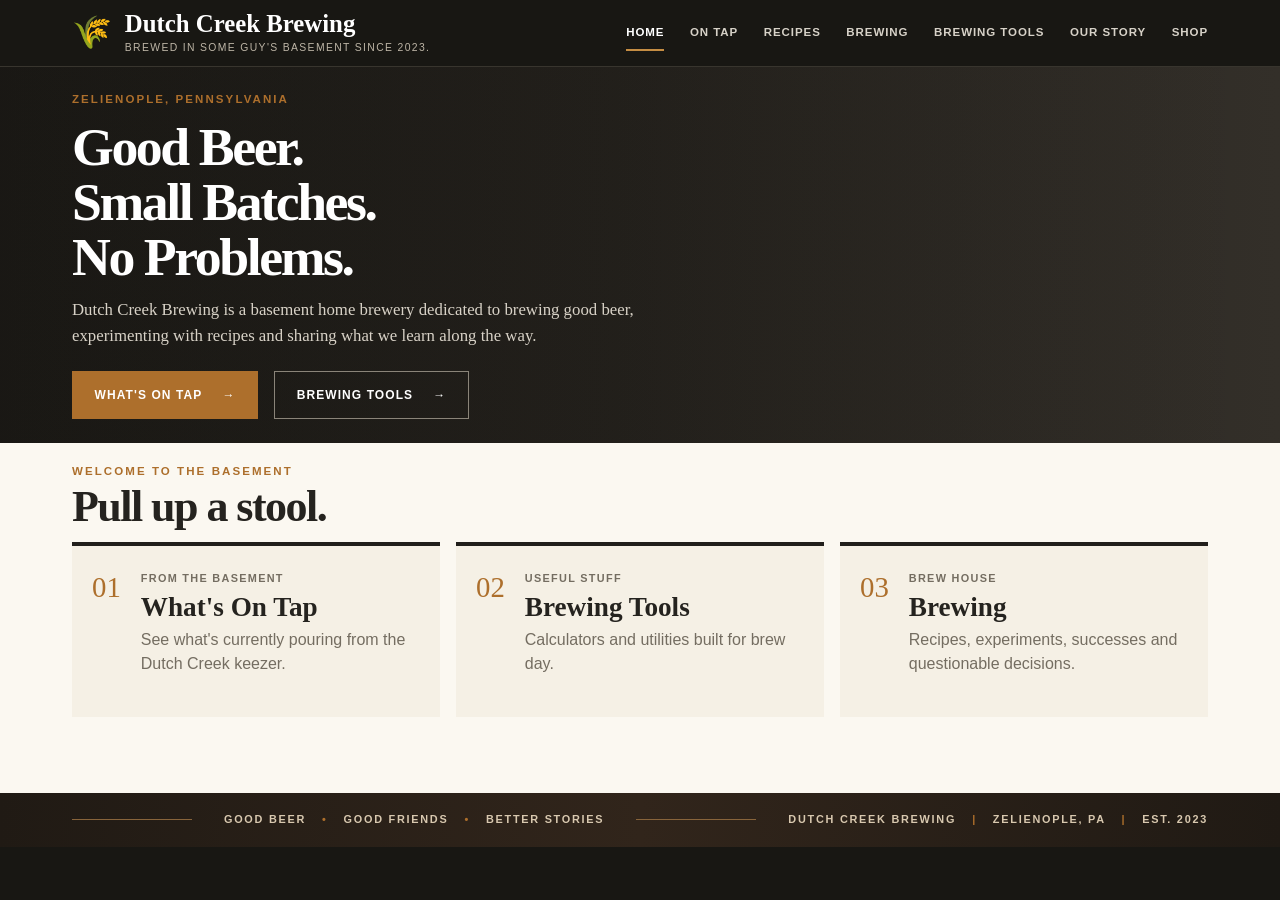
==== index.html @ 2717c569 "Build V2 homepage and dynamic content layout" ====
<!DOCTYPE html>
<html lang="en">

<head>
    <meta charset="UTF-8">

    <meta name="viewport"
          content="width=device-width, initial-scale=1.0">

    <meta name="description"
          content="Dutch Creek Brewing — good beer, small batches, no problems.">

    <title>Dutch Creek Brewing</title>

    <link rel="stylesheet" href="css/dutchcreek.css">
</head>


<body>

<!-- =========================================================
     SITE HEADER
     ========================================================= -->

<header class="site-header">

    <div class="header-inner">

        <a class="brand"
           href="#"
           data-panel="home">

            <div class="brand-mark">
                🌾
            </div>

            <div class="brand-copy">

                <span class="brand-name">
                    Dutch Creek Brewing
                </span>

                <span class="brand-tagline">
                    Brewed in some guy's basement since 2023.
                </span>

            </div>

        </a>


        <button class="nav-toggle"
                type="button"
                aria-label="Open navigation"
                aria-expanded="false">
            ☰
        </button>


        <nav class="site-nav"
             aria-label="Main navigation">

            <a href="#"
               class="nav-link active"
               data-panel="home">
                Home
            </a>

            <a href="#"
               class="nav-link"
               data-panel="on-tap">
                On Tap
            </a>

            <a href="#"
               class="nav-link"
               data-panel="recipes">
                Recipes
            </a>

            <a href="#"
               class="nav-link"
               data-panel="brewing">
                Brewing
            </a>

            <a href="#"
               class="nav-link"
               data-panel="brewing-tools">
                Brewing Tools
            </a>

            <a href="#"
               class="nav-link"
               data-panel="our-story">
                Our Story
            </a>

            <a href="#"
               class="nav-link"
               data-panel="shop">
                Shop
            </a>

        </nav>

    </div>

</header>



<main>


<!-- =========================================================
     PERSISTENT HERO
     ========================================================= -->

<section class="hero">

    <div class="hero-overlay"></div>

    <div class="hero-inner">

        <div class="hero-copy">

            <p class="eyebrow">
                Zelienople, Pennsylvania
            </p>

            <h1>
                Good Beer.<br>
                Small Batches.<br>
                No Problems.
            </h1>

            <p class="hero-description">
                Dutch Creek Brewing is a basement home brewery
                dedicated to brewing good beer, experimenting
                with recipes and sharing what we learn along
                the way.
            </p>


            <div class="hero-actions">

                <button class="button button-primary"
                        type="button"
                        data-panel="on-tap">
                    What's On Tap
                    <span aria-hidden="true">→</span>
                </button>

                <button class="button button-secondary"
                        type="button"
                        data-panel="brewing-tools">
                    Brewing Tools
                    <span aria-hidden="true">→</span>
                </button>

            </div>

        </div>

    </div>

</section>



<!-- =========================================================
     DYNAMIC CONTENT AREA
     ========================================================= -->

<section class="content-area"
         id="content-area">


    <!-- HOME PANEL -->

    <div class="content-panel active"
         id="panel-home">

        <div class="content-heading">

            <div>
                <p class="eyebrow">
                    Welcome to the basement
                </p>

                <h2>
                    Pull up a stool.
                </h2>
            </div>

        </div>


        <div class="home-grid">

            <button class="feature-card"
                    type="button"
                    data-panel="on-tap">

                <span class="feature-number">
                    01
                </span>

                <div>
                    <span class="feature-label">
                        From the Basement
                    </span>

                    <h3>
                        What's On Tap
                    </h3>

                    <p>
                        See what's currently pouring
                        from the Dutch Creek keezer.
                    </p>
                </div>

            </button>


            <button class="feature-card"
                    type="button"
                    data-panel="brewing-tools">

                <span class="feature-number">
                    02
                </span>

                <div>
                    <span class="feature-label">
                        Useful Stuff
                    </span>

                    <h3>
                        Brewing Tools
                    </h3>

                    <p>
                        Calculators and utilities
                        built for brew day.
                    </p>
                </div>

            </button>


            <button class="feature-card"
                    type="button"
                    data-panel="brewing">

                <span class="feature-number">
                    03
                </span>

                <div>
                    <span class="feature-label">
                        Brew House
                    </span>

                    <h3>
                        Brewing
                    </h3>

                    <p>
                        Recipes, experiments,
                        successes and questionable decisions.
                    </p>
                </div>

            </button>

        </div>

    </div>



    <!-- ON TAP PANEL -->

    <div class="content-panel"
         id="panel-on-tap">

        <div class="content-heading">

            <div>

                <p class="eyebrow">
                    From the Basement
                </p>

                <h2>
                    Currently On Tap
                </h2>

            </div>

        </div>


        <div class="beer-grid">


            <!-- TAP 01 -->

            <article class="beer-card">

                <div class="beer-number">
                    01
                </div>

                <div class="beer-card-body">

                    <p class="beer-style">
                        New England IPA
                    </p>

                    <h3>
                        Fuzz Lightyear
                    </h3>

                    <p class="beer-description">
                        A hazy, fruit-forward NEIPA brewed
                        with Citra, Mosaic and Galaxy hops
                        and finished with peach.
                    </p>

                </div>

                <div class="beer-meta">

                    <span>
                        NEIPA
                    </span>

                    <span>
                        ABV Coming Soon
                    </span>

                </div>

            </article>



            <!-- TAP 02 -->

            <article class="beer-card">

                <div class="beer-number">
                    02
                </div>

                <div class="beer-card-body">

                    <p class="beer-style">
                        Brown Ale
                    </p>

                    <h3>
                        Something Brown
                    </h3>

                    <p class="beer-description">
                        Malt-forward brown ale brewed
                        with Maris Otter, Munich,
                        Vienna and rich caramel malt
                        character.
                    </p>

                </div>

                <div class="beer-meta">

                    <span>
                        Brown Ale
                    </span>

                    <span>
                        Fermenting
                    </span>

                </div>

            </article>



            <!-- TAP 03 -->

            <article class="beer-card">

                <div class="beer-number">
                    03
                </div>

                <div class="beer-card-body">

                    <p class="beer-style">
                        Hard Cider
                    </p>

                    <h3>
                        Fall Cider
                    </h3>

                    <p class="beer-description">
                        Crisp hard apple cider with
                        a restrained touch of cinnamon
                        and fall spice.
                    </p>

                </div>

                <div class="beer-meta">

                    <span>
                        Hard Cider
                    </span>

                    <span>
                        ABV 6.83%
                    </span>

                </div>

            </article>

        </div>

    </div>



    <!-- BREWING TOOLS PANEL -->

    <div class="content-panel"
         id="panel-brewing-tools">

        <div class="content-heading">

            <div>

                <p class="eyebrow">
                    Useful Stuff
                </p>

                <h2>
                    Brewing Tools
                </h2>

                <p class="section-description">
                    Simple brewing tools without
                    accounts, subscriptions or endless scrolling.
                </p>

            </div>

        </div>


        <div class="tool-grid">


            <a class="tool-card"
               href="tools/abv.html">

                <span class="tool-status">
                    Available Now
                </span>

                <h3>
                    ABV Calculator
                </h3>

                <p>
                    Calculate alcohol by volume using
                    original and final gravity.
                </p>

                <span class="card-action">
                    Open Calculator →
                </span>

            </a>


            <article class="tool-card coming-soon">

                <span class="tool-status">
                    Coming Soon
                </span>

                <h3>
                    Hydrometer Correction
                </h3>

                <p>
                    Correct hydrometer readings
                    based on sample temperature.
                </p>

            </article>


            <article class="tool-card coming-soon">

                <span class="tool-status">
                    Coming Soon
                </span>

                <h3>
                    Priming Sugar
                </h3>

                <p>
                    Calculate the right amount
                    of priming sugar for your
                    desired carbonation.
                </p>

            </article>

        </div>

    </div>



    <!-- PLACEHOLDER PANELS -->

    <div class="content-panel"
         id="panel-recipes">

        <p class="eyebrow">
            From the Recipe Book
        </p>

        <h2>
            Recipes
        </h2>

        <p class="placeholder-copy">
            The Dutch Creek recipe library is coming soon.
        </p>

    </div>


    <div class="content-panel"
         id="panel-brewing">

        <p class="eyebrow">
            From the Brew House
        </p>

        <h2>
            Brewing
        </h2>

        <p class="placeholder-copy">
            Recipes, techniques, experiments and lessons
            learned will live here.
        </p>

    </div>


    <div class="content-panel"
         id="panel-our-story">

        <p class="eyebrow">
            Est. 2023
        </p>

        <h2>
            Our Story
        </h2>

        <p class="placeholder-copy">
            Every great brewery starts somewhere.
            Ours happens to be in a basement.
        </p>

    </div>


    <div class="content-panel"
         id="panel-shop">

        <p class="eyebrow">
            Questionable Merchandise
        </p>

        <h2>
            Shop
        </h2>

        <p class="placeholder-copy">
            Nobody asked for Dutch Creek merchandise.
            We're probably making it anyway.
        </p>

    </div>


</section>

</main>



<!-- =========================================================
     PERSISTENT FOOTER
     ========================================================= -->

<footer class="site-footer">

    <div class="footer-rule"></div>

    <p class="footer-motto">
        Good Beer
        <span>•</span>
        Good Friends
        <span>•</span>
        Better Stories
    </p>

    <div class="footer-rule"></div>


    <p class="footer-location">
        Dutch Creek Brewing
        <span>|</span>
        Zelienople, PA
        <span>|</span>
        Est. 2023
    </p>

</footer>


<script src="js/site.js"></script>

</body>
</html>
---- css/dutchcreek.css ----
/* =========================================================
   DUTCH CREEK BREWING — V2
   ========================================================= */


/* ---------------------------------------------------------
   Design Tokens
   --------------------------------------------------------- */

:root {
    --black: #181713;
    --charcoal: #211f1b;
    --charcoal-light: #302d27;

    --cream: #f5f0e5;
    --paper: #fbf8f1;
    --card: #eee7d9;

    --copper: #ad6f2c;
    --gold: #c58d43;

    --text: #25231f;
    --muted: #746d61;

    --border: #d8cebc;

    --max-width: 1200px;
}


/* ---------------------------------------------------------
   Reset / Base
   --------------------------------------------------------- */

* {
    box-sizing: border-box;
}

html {
    scroll-behavior: smooth;
}

body {
    margin: 0;
    min-height: 100vh;

    background: var(--black);

    color: var(--text);

    font-family:
        "Segoe UI",
        Arial,
        Helvetica,
        sans-serif;

    line-height: 1.55;
}

button,
input {
    font: inherit;
}

button {
    cursor: pointer;
}

a {
    color: inherit;
}

h1,
h2,
h3 {
    margin-top: 0;

    font-family:
        Georgia,
        "Times New Roman",
        serif;

    line-height: 1.02;
}

h1 {
    margin-bottom: 1rem;

    font-size: clamp(3rem, 4.5vw, 4.75rem);

    letter-spacing: -.045em;
}

h2 {
    margin-bottom: .75rem;

    font-size: clamp(2.5rem, 4vw, 4rem);

    letter-spacing: -.035em;
}

h3 {
    margin-bottom: .65rem;

    font-size: 1.7rem;
}

.eyebrow {
    margin: 0 0 .7rem;

    color: var(--copper);

    font-size: .72rem;

    font-weight: 700;

    letter-spacing: .18em;

    text-transform: uppercase;
}


/* =========================================================
   Header
   ========================================================= */

.site-header {
    background: var(--black);

    color: white;

    border-bottom: 1px solid #38352e;
}

.header-inner {
    max-width: var(--max-width);

    min-height: 70px;

    margin: 0 auto;

    padding: 0 2rem;

    display: flex;

    align-items: center;

    justify-content: space-between;

    gap: 2rem;
}

.brand {
    display: flex;

    align-items: center;

    gap: .8rem;

    color: white;

    text-decoration: none;
}

.brand-mark {
    color: var(--gold);

    font-size: 2rem;
}

.brand-copy {
    display: flex;

    flex-direction: column;
}

.brand-name {
    font-family:
        Georgia,
        "Times New Roman",
        serif;

    font-size: 1.55rem;

    font-weight: 700;

    line-height: 1.1;
}

.brand-tagline {
    margin-top: .2rem;

    color: #bdb5a6;

    font-size: .65rem;

    letter-spacing: .13em;

    text-transform: uppercase;
}


/* ---------------------------------------------------------
   Navigation
   --------------------------------------------------------- */

.site-nav {
    display: flex;

    align-items: center;

    gap: 1.6rem;
}

.site-nav a {
    position: relative;

    padding: 1.5rem 0;

    color: #d7d2c8;

    font-size: .72rem;

    font-weight: 700;

    letter-spacing: .08em;

    text-decoration: none;

    text-transform: uppercase;
}

.site-nav a::after {
    content: "";

    position: absolute;

    right: 0;
    bottom: .9rem;
    left: 0;

    height: 2px;

    background: var(--gold);

    transform: scaleX(0);

    transition: transform .2s ease;
}

.site-nav a:hover,
.site-nav a.active {
    color: white;
}

.site-nav a.active::after {
    transform: scaleX(1);
}

.nav-toggle {
    display: none;

    padding: .4rem;

    border: 0;

    background: none;

    color: white;

    font-size: 1.6rem;
}


/* =========================================================
   Hero
   ========================================================= */

.hero {
    position: relative;

    min-height: 390px;

    overflow: hidden;

    background:
        linear-gradient(
            90deg,
            #1d1b17 0%,
            #25221d 48%,
            #332f29 100%
        );

    color: white;
}

.hero-overlay {
    position: absolute;

    inset: 0;

    pointer-events: none;

    background:
        linear-gradient(
            90deg,
            rgba(15, 14, 12, .25),
            rgba(15, 14, 12, 0)
        );
}

.hero-inner {
    position: relative;

    z-index: 1;

    max-width: var(--max-width);

    min-height: 390px;

    margin: 0 auto;

    padding: 2rem;

    display: flex;

    align-items: center;
}

.hero-copy {
    max-width: 650px;
}

.hero-description {
    max-width: 610px;

    margin: 0;

    color: #d8d2c7;

    font-family:
        Georgia,
        "Times New Roman",
        serif;

    font-size: 1.05rem;
}

.hero-actions {
    display: flex;

    flex-wrap: wrap;

    gap: 1rem;

    margin-top: 1.75rem;
}


/* =========================================================
   Buttons
   ========================================================= */

.button {
    min-height: 48px;

    padding: .8rem 1.35rem;

    border: 1px solid transparent;

    display: inline-flex;

    align-items: center;

    gap: 1.25rem;

    font-size: .75rem;

    font-weight: 800;

    letter-spacing: .09em;

    text-transform: uppercase;
}

.button-primary {
    background: var(--copper);

    color: white;
}

.button-primary:hover {
    background: #bd7c34;
}

.button-secondary {
    border-color: #8a8479;

    background: transparent;

    color: white;
}

.button-secondary:hover {
    border-color: white;
}


/* =========================================================
   Dynamic Content Area
   ========================================================= */

.content-area {
    background: var(--paper);
}

.content-panel {
    display: none;

    max-width: var(--max-width);

    min-height: 290px;

    margin: 0 auto;

    padding: 1.75rem 2rem 2rem;
}

.content-panel.active {
    display: block;

    animation: panelFade .2s ease;
}

@keyframes panelFade {
    from {
        opacity: 0;
        transform: translateY(4px);
    }

    to {
        opacity: 1;
        transform: translateY(0);
    }
}

.content-heading {
    margin-bottom: 1rem;

    display: flex;

    align-items: flex-end;

    justify-content: space-between;

    gap: 2rem;
}

.content-heading h2 {
    margin-bottom: 0;
}

.section-description {
    max-width: 650px;

    color: var(--muted);
}


/* =========================================================
   Home Panel
   ========================================================= */

.home-grid {
    display: grid;

    grid-template-columns:
        repeat(3, minmax(0, 1fr));

    gap: 1rem;
}

.feature-card {
    min-height: 150px;

    padding: 1.15rem 1.25rem;

    border: 0;

    border-top: 4px solid var(--charcoal);

    background: var(--cream);

    color: var(--text);

    text-align: left;

    display: flex;

    gap: 1.25rem;

    transition:
        transform .15s ease,
        background .15s ease;
}

.feature-card:hover {
    background: #eee6d7;

    transform: translateY(-2px);
}

.feature-number {
    color: var(--copper);

    font-family:
        Georgia,
        "Times New Roman",
        serif;

    font-size: 1.8rem;
}

.feature-label {
    color: var(--muted);

    font-size: .68rem;

    font-weight: 800;

    letter-spacing: .12em;

    text-transform: uppercase;
}

.feature-card h3 {
    margin-top: .4rem;
}

.feature-card p {
    margin-bottom: 0;

    color: var(--muted);
}


/* =========================================================
   On Tap
   ========================================================= */

.beer-grid {
    display: grid;

    grid-template-columns:
        repeat(3, minmax(0, 1fr));

    gap: 1rem;
}

.beer-card {
    min-height: 205px;

    padding: 1.4rem 1.5rem 1.2rem;

    border-top: 4px solid var(--charcoal);

    background: var(--card);

    display: grid;

    grid-template-columns: 58px 1fr;

    grid-template-rows: 1fr auto;

    column-gap: 1rem;
}

.beer-number {
    color: var(--copper);

    font-family:
        Georgia,
        "Times New Roman",
        serif;

    font-size: 2.25rem;

    line-height: 1;
}

.beer-card-body {
    align-self: start;
}

.beer-style {
    margin: 0 0 .35rem;

    color: var(--muted);

    font-size: .68rem;

    font-weight: 800;

    letter-spacing: .12em;

    text-transform: uppercase;
}

.beer-card h3 {
    margin-bottom: .55rem;
}

.beer-description {
    margin: 0;

    color: #5f594f;

    font-family:
        Georgia,
        "Times New Roman",
        serif;
}

.beer-meta {
    grid-column: 1 / -1;

    margin-top: 1rem;

    padding-top: .85rem;

    border-top: 1px solid var(--border);

    display: flex;

    justify-content: space-between;

    gap: 1rem;

    font-size: .65rem;

    font-weight: 800;

    letter-spacing: .1em;

    text-transform: uppercase;
}


/* =========================================================
   Brewing Tools
   ========================================================= */

.tool-grid {
    display: grid;

    grid-template-columns:
        repeat(3, minmax(0, 1fr));

    gap: 1rem;
}

.tool-card {
    min-height: 175px;
    height: 175px;

    padding: 1.1rem 1.25rem;

    border: 0;

    border-top: 4px solid var(--charcoal);

    background: var(--cream);

    color: var(--text);

    text-decoration: none;

    display: flex;

    flex-direction: column;

    overflow: hidden;

    transition:
        transform .15s ease,
        background .15s ease;
}

a.tool-card:hover {
    background: #eee6d7;

    transform: translateY(-2px);
}

.tool-status {
    margin: 0 0 .55rem;

    color: var(--copper);

    font-size: .62rem;

    font-weight: 800;

    line-height: 1.2;

    letter-spacing: .12em;

    text-transform: uppercase;
}

.tool-card h3 {
    margin: 0 0 .45rem;

    font-size: 1.5rem;

    line-height: 1.05;
}

.tool-card p {
    margin: 0;

    color: var(--muted);

    font-size: .9rem;

    line-height: 1.4;
}

.card-action {
    margin-top: auto;

    padding-top: .5rem;

    color: var(--copper);

    font-size: .72rem;

    font-weight: 800;

    letter-spacing: .04em;
}

.coming-soon {
    opacity: .78;
}


/* =========================================================
   Placeholder Panels
   ========================================================= */

.placeholder-copy {
    max-width: 650px;

    color: var(--muted);

    font-family:
        Georgia,
        "Times New Roman",
        serif;

    font-size: 1.15rem;
}


/* =========================================================
   Footer
   ========================================================= */

.site-footer {
    min-height: 60px;

    padding: .85rem 2rem;

    background:
        linear-gradient(
            90deg,
            #201a14,
            #31251b,
            #201a14
        );

    color: #d8c8af;

    display: flex;

    align-items: center;

    justify-content: center;

    gap: 2rem;
}

.footer-rule {
    width: 120px;

    height: 1px;

    background: #88643b;
}

.footer-motto,
.footer-location {
    margin: 0;

    font-size: .68rem;

    font-weight: 700;

    letter-spacing: .16em;

    text-transform: uppercase;
}

.footer-motto {
    white-space: nowrap;
}

.footer-motto span,
.footer-location span {
    margin: 0 .7rem;

    color: var(--copper);
}


/* =========================================================
   Desktop Height Optimization
   Designed for desktop browser windows such as 1920x1080.
   ========================================================= */

@media (min-width: 1001px) and (max-height: 950px) {

    /* Header */

    .header-inner {
        min-height: 64px;
    }


    /* Hero */

    .hero,
    .hero-inner {
        min-height: 355px;
    }

    .hero-inner {
        padding-top: 1.5rem;
        padding-bottom: 1.5rem;
    }

    h1 {
        font-size: clamp(3rem, 4.2vw, 4.4rem);

        margin-bottom: .8rem;
    }

    .hero-actions {
        margin-top: 1.35rem;
    }


    /* Dynamic Content Area */

    .content-panel {
        height: 350px;
        min-height: 350px;

        padding-top: 1.25rem;
        padding-bottom: 1.25rem;

        overflow: hidden;
    }

    .content-heading {
        margin-bottom: .75rem;
    }

    .content-heading .eyebrow {
        margin-bottom: .3rem;
    }

    .content-heading h2 {
        font-size: 2.75rem;
    }


    /* Home */

    .feature-card {
        min-height: 175px;

        padding: 1.15rem 1.25rem;
    }

    .feature-card h3 {
        margin-top: .25rem;

        margin-bottom: .4rem;
    }

    .feature-card p {
        margin-top: .4rem;
    }


    /* On Tap */

    .beer-card {
        min-height: 185px;
        height: 185px;

        padding: 1.1rem 1.25rem .9rem;

        grid-template-columns: 48px 1fr;

        column-gap: .8rem;
    }

    .beer-number {
        font-size: 1.9rem;
    }

    .beer-style {
        margin-bottom: .2rem;

        font-size: .62rem;
    }

    .beer-card h3 {
        margin-bottom: .35rem;

        font-size: 1.45rem;
    }

    .beer-description {
        font-size: .9rem;

        line-height: 1.35;
    }

    .beer-meta {
        margin-top: .55rem;

        padding-top: .5rem;

        font-size: .58rem;
    }


    /* Brewing Tools */

    .tool-grid {
        gap: 1rem;
    }

    .tool-card {
        min-height: 175px;
        height: 175px;

        padding: 1.1rem 1.25rem;
    }

    .tool-status {
        margin: 0 0 .55rem;

        font-size: .62rem;
    }

    .tool-card h3 {
        margin: 0 0 .45rem;

        font-size: 1.5rem;

        line-height: 1.05;
    }

    .tool-card p {
        margin: 0;

        font-size: .9rem;

        line-height: 1.4;
    }

    .card-action {
        margin-top: auto;

        padding-top: .5rem;

        font-size: .72rem;
    }


    /* Footer */

    .site-footer {
        min-height: 54px;

        padding-top: .65rem;
        padding-bottom: .65rem;
    }
}


/* =========================================================
   Tablet / Smaller Desktop
   ========================================================= */

@media (max-width: 1000px) {

    .site-nav {
        gap: 1rem;
    }

    .site-nav a {
        font-size: .65rem;
    }

    .footer-location {
        display: none;
    }
}


/* =========================================================
   Tablet / Mobile Navigation
   ========================================================= */

@media (max-width: 850px) {

    .header-inner {
        flex-wrap: wrap;

        padding-top: .9rem;
        padding-bottom: .9rem;
    }

    .nav-toggle {
        display: block;
    }

    .site-nav {
        display: none;

        width: 100%;

        flex-direction: column;

        align-items: flex-start;

        gap: 0;
    }

    .site-nav.open {
        display: flex;
    }

    .site-nav a {
        width: 100%;

        padding: .7rem 0;
    }

    .site-nav a::after {
        display: none;
    }

    .home-grid,
    .beer-grid,
    .tool-grid {
        grid-template-columns: 1fr;
    }

    .hero {
        min-height: auto;
    }

    .hero-inner {
        min-height: 450px;
    }

    .site-footer {
        flex-wrap: wrap;
    }
}


/* =========================================================
   Phone
   ========================================================= */

@media (max-width: 600px) {

    .header-inner,
    .hero-inner,
    .content-panel {
        padding-left: 1.25rem;

        padding-right: 1.25rem;
    }

    .brand-tagline {
        display: none;
    }

    .brand-name {
        font-size: 1.3rem;
    }

    h1 {
        font-size: clamp(3rem, 14vw, 4.3rem);
    }

    .hero-inner {
        min-height: 460px;

        padding-top: 3rem;
        padding-bottom: 3rem;
    }

    .content-panel {
        height: auto;
        min-height: auto;

        padding-top: 2.5rem;
        padding-bottom: 2.5rem;

        overflow: visible;
    }

    .feature-card,
    .beer-card,
    .tool-card {
        height: auto;
        min-height: 0;
    }

    .beer-card {
        grid-template-columns: 50px 1fr;
    }

    .footer-rule {
        display: none;
    }

    .footer-motto {
        white-space: normal;

        text-align: center;

        line-height: 2;
    }
}
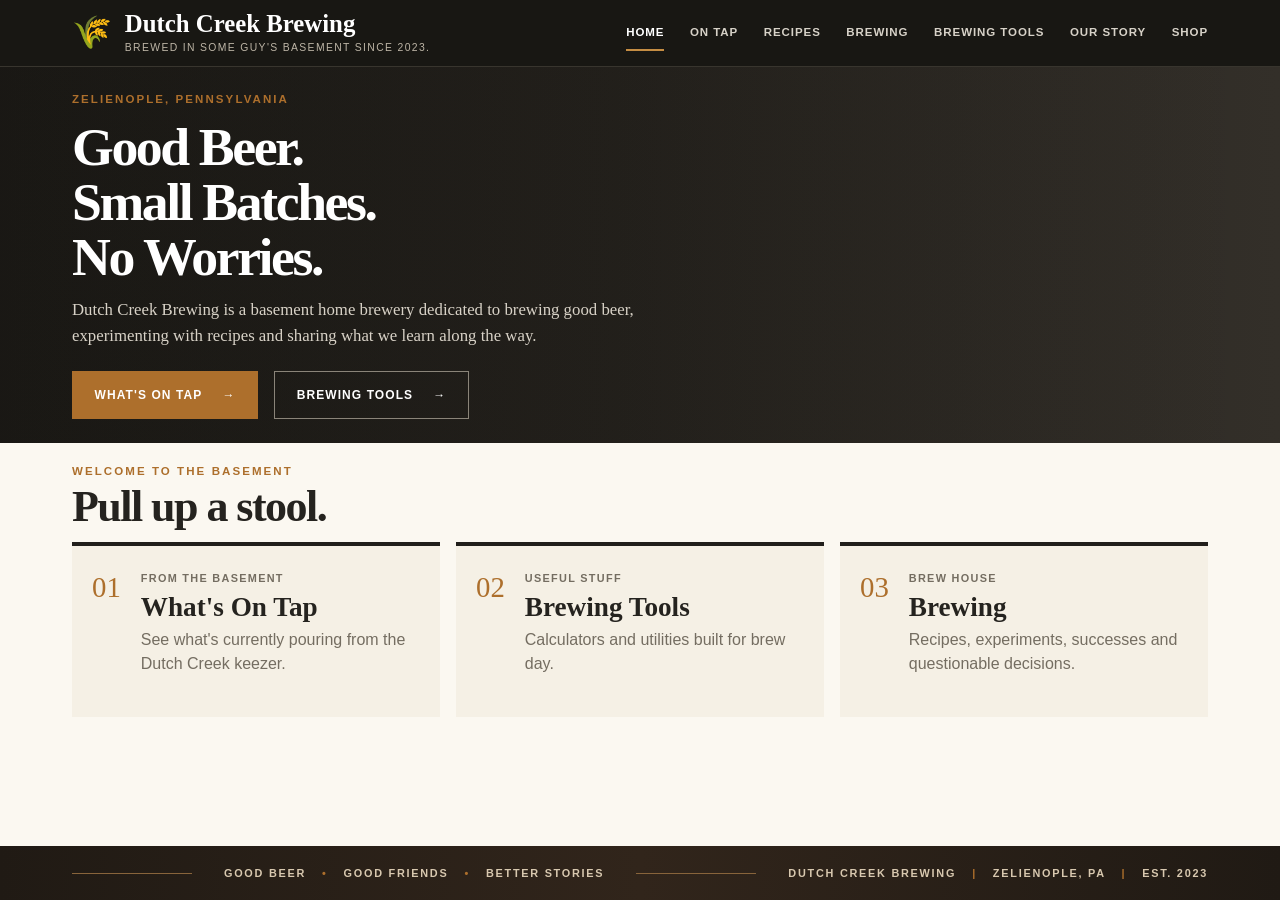
==== commit f6ad8328: "Dutch Creek Brewing V2 Changes" ====
--- a/index.html
+++ b/index.html
@@ -8,7 +8,7 @@
           content="width=device-width, initial-scale=1.0">
 
     <meta name="description"
-          content="Dutch Creek Brewing — good beer, small batches, no problems.">
+          content="Dutch Creek Brewing — good beer, small batches, no worries.">
 
     <title>Dutch Creek Brewing</title>
 
@@ -132,7 +132,7 @@
             <h1>
                 Good Beer.<br>
                 Small Batches.<br>
-                No Problems.
+                No Worries.
             </h1>
 
             <p class="hero-description">
@@ -455,10 +455,13 @@
                     Brewing Tools
                 </h2>
 
+            <!--
                 <p class="section-description">
                     Simple brewing tools without
                     accounts, subscriptions or endless scrolling.
                 </p>
+            -->
+
 
             </div>
 
@@ -491,10 +494,11 @@
             </a>
 
 
-            <article class="tool-card coming-soon">
+            <a class="tool-card"
+               href="tools/hydrometer.html">
 
                 <span class="tool-status">
-                    Coming Soon
+                    Available Now
                 </span>
 
                 <h3>
@@ -502,17 +506,22 @@
                 </h3>
 
                 <p>
-                    Correct hydrometer readings
-                    based on sample temperature.
+                    Correct hydrometer readings based
+                    on sample temperature.
                 </p>
 
-            </article>
-
-
-            <article class="tool-card coming-soon">
+                <span class="card-action">
+                    Open Calculator →
+                </span>
+
+            </a>
+
+
+            <a class="tool-card"
+                href="tools/priming.html">
 
                 <span class="tool-status">
-                    Coming Soon
+                    Available Now
                 </span>
 
                 <h3>
@@ -525,7 +534,11 @@
                     desired carbonation.
                 </p>
 
-            </article>
+                <span class="card-action">
+                    Open Calculator →
+                </span>
+
+            </a>
 
         </div>
 
@@ -649,4 +662,4 @@
 <script src="js/site.js"></script>
 
 </body>
-</html>+</html>
--- a/css/dutchcreek.css
+++ b/css/dutchcreek.css
@@ -55,6 +55,15 @@
         sans-serif;
 
     line-height: 1.55;
+
+    display: flex;
+    flex-direction: column;
+}
+
+main {
+    flex: 1 0 auto;
+    display: flex;
+    flex-direction: column;
 }
 
 button,
@@ -412,6 +421,10 @@
 
 .content-area {
     background: var(--paper);
+
+    flex: 1 0 auto;
+    display: flex;
+    flex-direction: column;
 }
 
 .content-panel {
@@ -428,6 +441,9 @@
 
 .content-panel.active {
     display: block;
+
+    width: 100%;
+    flex: 1 0 auto;
 
     animation: panelFade .2s ease;
 }
@@ -769,6 +785,7 @@
 
 .site-footer {
     min-height: 60px;
+    flex-shrink: 0;
 
     padding: .85rem 2rem;
 
@@ -864,7 +881,6 @@
     /* Dynamic Content Area */
 
     .content-panel {
-        height: 350px;
         min-height: 350px;
 
         padding-top: 1.25rem;
@@ -1152,4 +1168,797 @@
 
         line-height: 2;
     }
+}
+
+/* =========================================================
+   ABV CALCULATOR
+   ========================================================= */
+
+.calculator-page {
+    background: var(--paper);
+
+    flex: 1 0 auto;
+}
+
+.calculator-shell {
+    max-width: var(--max-width);
+
+    margin: 0 auto;
+
+    padding: 2rem 2rem 3rem;
+}
+
+.calculator-back {
+    display: inline-block;
+
+    margin-bottom: 1.5rem;
+
+    color: var(--copper);
+
+    font-size: .72rem;
+
+    font-weight: 800;
+
+    letter-spacing: .08em;
+
+    text-decoration: none;
+
+    text-transform: uppercase;
+}
+
+.calculator-back:hover {
+    text-decoration: underline;
+}
+
+.calculator-heading {
+    max-width: 700px;
+
+    margin-bottom: 2rem;
+}
+
+.calculator-heading h1 {
+    margin-bottom: .75rem;
+
+    color: var(--text);
+}
+
+.calculator-heading > p:last-child {
+    margin: 0;
+
+    color: var(--muted);
+
+    font-family:
+        Georgia,
+        "Times New Roman",
+        serif;
+
+    font-size: 1.05rem;
+}
+
+
+/* ---------------------------------------------------------
+   Calculator Layout
+   --------------------------------------------------------- */
+
+.calculator-layout {
+    display: grid;
+
+    grid-template-columns:
+        minmax(0, 1.25fr)
+        minmax(300px, .75fr);
+
+    gap: 1rem;
+}
+
+
+/* ---------------------------------------------------------
+   Input Card
+   --------------------------------------------------------- */
+
+.calculator-card {
+    padding: 1.5rem;
+
+    border-top: 4px solid var(--charcoal);
+
+    background: var(--cream);
+}
+
+.calculator-card-heading {
+    margin-bottom: 1.5rem;
+
+    display: flex;
+
+    gap: 1.25rem;
+}
+
+.calculator-step {
+    color: var(--copper);
+
+    font-family:
+        Georgia,
+        "Times New Roman",
+        serif;
+
+    font-size: 2rem;
+
+    line-height: 1;
+}
+
+.calculator-label {
+    margin: 0 0 .3rem;
+
+    color: var(--copper);
+
+    font-size: .65rem;
+
+    font-weight: 800;
+
+    letter-spacing: .13em;
+
+    text-transform: uppercase;
+}
+
+.calculator-card-heading h2 {
+    margin: 0;
+
+    font-size: 2rem;
+}
+
+
+/* ---------------------------------------------------------
+   Fields
+   --------------------------------------------------------- */
+
+.calculator-field {
+    margin-bottom: 1.25rem;
+}
+
+.calculator-field label {
+    margin-bottom: .4rem;
+
+    display: flex;
+    justify-content: space-between;
+
+    color: var(--text);
+
+    font-size: .8rem;
+    font-weight: 800;
+
+    letter-spacing: .04em;
+    text-transform: uppercase;
+}
+
+.calculator-field label span {
+    color: var(--copper);
+}
+
+
+/* Input and Select Controls */
+
+.calculator-field input,
+.calculator-field select {
+    width: 100%;
+    height: 50px;
+
+    padding: 0 14px;
+
+    box-sizing: border-box;
+
+    border: 1px solid var(--border);
+    border-radius: 0;
+
+    background: var(--cream);
+    color: var(--ink);
+
+    font-family: inherit;
+    font-size: 1rem;
+}
+
+
+/* Select-specific styling */
+
+.calculator-field select {
+    cursor: pointer;
+}
+
+
+/* Focus state */
+
+.calculator-field input:focus,
+.calculator-field select:focus {
+    outline: 2px solid var(--amber);
+    outline-offset: -2px;
+}
+
+
+/* Field help text */
+
+.calculator-field small {
+    display: block;
+
+    margin-top: .35rem;
+
+    color: var(--muted);
+
+    font-size: .75rem;
+}
+
+
+/* ---------------------------------------------------------
+   Error
+   --------------------------------------------------------- */
+
+.calculator-error {
+    min-height: 1.4rem;
+
+    margin-bottom: .75rem;
+
+    color: #8a2f25;
+
+    font-size: .8rem;
+
+    font-weight: 700;
+}
+
+
+/* ---------------------------------------------------------
+   Calculator Buttons
+   --------------------------------------------------------- */
+
+.calculator-actions {
+    display: flex;
+
+    flex-wrap: wrap;
+
+    gap: .75rem;
+}
+
+.calculator-reset {
+    border-color: var(--border);
+
+    background: transparent;
+
+    color: var(--text);
+}
+
+.calculator-reset:hover {
+    border-color: var(--charcoal);
+}
+
+
+/* ---------------------------------------------------------
+   Results
+   --------------------------------------------------------- */
+
+.calculator-result-card {
+    padding: 1.5rem;
+
+    border-top: 4px solid var(--copper);
+
+    background: var(--charcoal);
+
+    color: white;
+
+    display: flex;
+
+    flex-direction: column;
+}
+
+.abv-result {
+    margin: 1.5rem 0;
+
+    display: flex;
+
+    align-items: baseline;
+
+    gap: .6rem;
+}
+
+#abv-result {
+    font-family:
+        Georgia,
+        "Times New Roman",
+        serif;
+
+    font-size: clamp(4rem, 7vw, 6rem);
+
+    line-height: .85;
+
+    letter-spacing: -.05em;
+}
+
+.result-unit {
+    color: var(--gold);
+
+    font-size: .85rem;
+
+    font-weight: 800;
+
+    letter-spacing: .1em;
+
+    text-transform: uppercase;
+}
+
+.result-divider {
+    height: 1px;
+
+    margin: .5rem 0 1rem;
+
+    background: #4a463e;
+}
+
+.secondary-result {
+    display: flex;
+
+    justify-content: space-between;
+
+    gap: 1rem;
+}
+
+.secondary-result-label {
+    color: #bdb5a6;
+
+    font-size: .75rem;
+
+    font-weight: 700;
+
+    letter-spacing: .06em;
+
+    text-transform: uppercase;
+}
+
+.secondary-result strong {
+    color: white;
+}
+
+.result-note {
+    margin: auto 0 0;
+
+    padding-top: 2rem;
+
+    color: #bdb5a6;
+
+    font-family:
+        Georgia,
+        "Times New Roman",
+        serif;
+
+    font-size: .85rem;
+}
+
+
+/* ---------------------------------------------------------
+   Formula Information
+   --------------------------------------------------------- */
+
+.calculator-info {
+    margin-top: 2rem;
+
+    padding-top: 2rem;
+
+    border-top: 1px solid var(--border);
+
+    display: grid;
+
+    grid-template-columns:
+        minmax(250px, .7fr)
+        minmax(0, 1.3fr);
+
+    gap: 2rem;
+}
+
+.calculator-info h2 {
+    margin-bottom: 0;
+
+    font-size: 2rem;
+}
+
+.formula-card {
+    padding: 1.25rem 1.5rem;
+
+    background: var(--cream);
+
+    border-left: 4px solid var(--copper);
+}
+
+.formula {
+    display: block;
+
+    margin-bottom: .5rem;
+
+    font-family:
+        Georgia,
+        "Times New Roman",
+        serif;
+
+    font-size: 1.35rem;
+
+    font-weight: 700;
+}
+
+.formula-card p {
+    margin: 0;
+
+    color: var(--muted);
+}
+
+/* ---------------------------------------------------------
+   Calculator Responsive
+   --------------------------------------------------------- */
+
+@media (max-width: 850px) {
+
+    .calculator-layout {
+        grid-template-columns: 1fr;
+    }
+
+    .calculator-info {
+        grid-template-columns: 1fr;
+    }
+
+}
+
+@media (max-width: 600px) {
+
+    .calculator-shell {
+        padding:
+            1.5rem
+            1.25rem
+            2.5rem;
+    }
+
+    .calculator-heading h1 {
+        font-size: 3rem;
+    }
+
+    .calculator-card,
+    .calculator-result-card {
+        padding: 1.25rem;
+    }
+
+    .calculator-actions {
+        flex-direction: column;
+    }
+
+    .calculator-actions .button {
+        width: 100%;
+
+        justify-content: center;
+    }
+
+}
+
+/* =========================================================
+   ABV CALCULATOR — 1080P HEIGHT OPTIMIZATION
+   ========================================================= */
+
+@media (min-width: 1001px) and (max-height: 950px) {
+
+    /* Main calculator area */
+
+    .calculator-shell {
+        padding-top: 1.25rem;
+        padding-bottom: 1.25rem;
+    }
+
+
+    /* Back link */
+
+    .calculator-back {
+        margin-bottom: .75rem;
+    }
+
+
+    /* Heading */
+
+    .calculator-heading {
+        margin-bottom: 1.25rem;
+    }
+
+    .calculator-heading .eyebrow {
+        margin-bottom: .35rem;
+    }
+
+    .calculator-heading h1 {
+        margin-bottom: .4rem;
+
+        font-size: 3.5rem;
+    }
+
+    .calculator-heading > p:last-child {
+        font-size: .95rem;
+
+        line-height: 1.4;
+    }
+
+
+    /* Calculator cards */
+
+    .calculator-card,
+    .calculator-result-card {
+        min-height: 340px;
+
+        padding: 1.2rem 1.35rem;
+    }
+
+
+    /* Input card heading */
+
+    .calculator-card-heading {
+        margin-bottom: 1rem;
+    }
+
+    .calculator-step {
+        font-size: 1.75rem;
+    }
+
+    .calculator-card-heading h2 {
+        font-size: 1.7rem;
+    }
+
+
+    /* Gravity fields */
+
+    .calculator-field {
+        margin-bottom: .85rem;
+    }
+
+    .calculator-field label {
+        margin-bottom: .25rem;
+    }
+
+    .calculator-field input {
+        padding: .6rem .75rem;
+
+        font-size: 1.2rem;
+    }
+
+    .calculator-field small {
+        margin-top: .2rem;
+
+        font-size: .7rem;
+    }
+
+
+    /* Error space */
+
+    .calculator-error {
+        min-height: 1rem;
+
+        margin-bottom: .4rem;
+    }
+
+
+    /* Buttons */
+
+    .calculator-actions .button {
+        min-height: 42px;
+
+        padding: .65rem 1.2rem;
+    }
+
+
+    /* Result card */
+
+    .abv-result {
+        margin: 1rem 0;
+    }
+
+    #abv-result {
+        font-size: 4.5rem;
+    }
+
+    .result-divider {
+        margin: .35rem 0 .75rem;
+    }
+
+    .result-note {
+        padding-top: 1rem;
+    }
+
+
+    /* Math section */
+
+    .calculator-info {
+        margin-top: 1.25rem;
+
+        padding-top: 1.25rem;
+
+        gap: 1.25rem;
+    }
+
+    .calculator-info .eyebrow {
+        margin-bottom: .3rem;
+    }
+
+    .calculator-info h2 {
+        font-size: 1.65rem;
+    }
+
+    .formula-card {
+        padding: .85rem 1.25rem;
+    }
+
+    .formula {
+        margin-bottom: .25rem;
+
+        font-size: 1.15rem;
+    }
+
+    .formula-card p {
+        font-size: .85rem;
+
+        line-height: 1.35;
+    }
+
+
+    /* Footer */
+
+    .site-footer {
+        min-height: 54px;
+
+        padding-top: .65rem;
+        padding-bottom: .65rem;
+    }
+
+}
+
+/* =========================================================
+   HYDROMETER CALCULATOR — 1080P HEIGHT OPTIMIZATION
+   ========================================================= */
+
+@media (min-width: 1001px) and (max-height: 950px) {
+
+    /* Tighten overall page slightly */
+
+    body.hydrometer-page .calculator-shell {
+        padding-top: .9rem;
+        padding-bottom: .75rem;
+    }
+
+
+    /* Back link */
+
+    body.hydrometer-page .calculator-back {
+        margin-bottom: .5rem;
+    }
+
+
+    /* Heading */
+
+    body.hydrometer-page .calculator-heading {
+        margin-bottom: .9rem;
+    }
+
+    body.hydrometer-page .calculator-heading h1 {
+        margin-bottom: .25rem;
+    }
+
+
+    /* Main cards */
+
+    body.hydrometer-page .calculator-card,
+    body.hydrometer-page .calculator-result-card {
+        min-height: 315px;
+    }
+
+
+    /* Fields */
+
+    body.hydrometer-page .calculator-field {
+        margin-bottom: .55rem;
+    }
+
+    body.hydrometer-page .calculator-field input,
+    body.hydrometer-page .calculator-field select {
+        height: 44px;
+    }
+
+    body.hydrometer-page .calculator-field small {
+        margin-top: .15rem;
+    }
+
+
+    /* Information section */
+
+    body.hydrometer-page .calculator-info {
+        margin-top: .7rem;
+        padding-top: .7rem;
+        gap: 1rem;
+    }
+
+    body.hydrometer-page .calculator-info .eyebrow {
+        margin-bottom: .15rem;
+    }
+
+    body.hydrometer-page .calculator-info h2 {
+        font-size: 1.55rem;
+        line-height: .95;
+    }
+
+    body.hydrometer-page .formula-card {
+        padding: .65rem 1.15rem;
+    }
+
+    body.hydrometer-page .formula {
+        margin-bottom: .15rem;
+        font-size: 1.05rem;
+    }
+
+    body.hydrometer-page .formula-card p {
+        font-size: .8rem;
+        line-height: 1.25;
+    }
+}
+
+/* =========================================================
+   PRIMING SUGAR CALCULATOR — 1080P HEIGHT OPTIMIZATION
+   ========================================================= */
+
+@media (min-width: 1001px) and (max-height: 950px) {
+
+    body.priming-page .calculator-shell {
+        padding-top: .7rem;
+        padding-bottom: .6rem;
+    }
+
+    body.priming-page .calculator-back {
+        margin-bottom: .35rem;
+    }
+
+    body.priming-page .calculator-heading {
+        margin-bottom: .65rem;
+    }
+
+    body.priming-page .calculator-heading h1 {
+        margin-bottom: .15rem;
+    }
+
+    body.priming-page .calculator-card,
+    body.priming-page .calculator-result-card {
+        min-height: 330px;
+    }
+
+    body.priming-page .calculator-field {
+        margin-bottom: .4rem;
+    }
+
+    body.priming-page .calculator-field input,
+    body.priming-page .calculator-field select {
+        height: 40px;
+    }
+
+    body.priming-page .calculator-field small {
+        margin-top: .1rem;
+        font-size: .7rem;
+    }
+
+    body.priming-page .calculator-info {
+        margin-top: .55rem;
+        padding-top: .55rem;
+        gap: 1rem;
+    }
+
+    body.priming-page .calculator-info .eyebrow {
+        margin-bottom: .1rem;
+    }
+
+    body.priming-page .calculator-info h2 {
+        font-size: 1.45rem;
+        line-height: .95;
+    }
+
+    body.priming-page .formula-card {
+        padding: .55rem 1.1rem;
+    }
+
+    body.priming-page .formula {
+        margin-bottom: .1rem;
+        font-size: 1rem;
+    }
+
+    body.priming-page .formula-card p {
+        font-size: .78rem;
+        line-height: 1.2;
+    }
 }
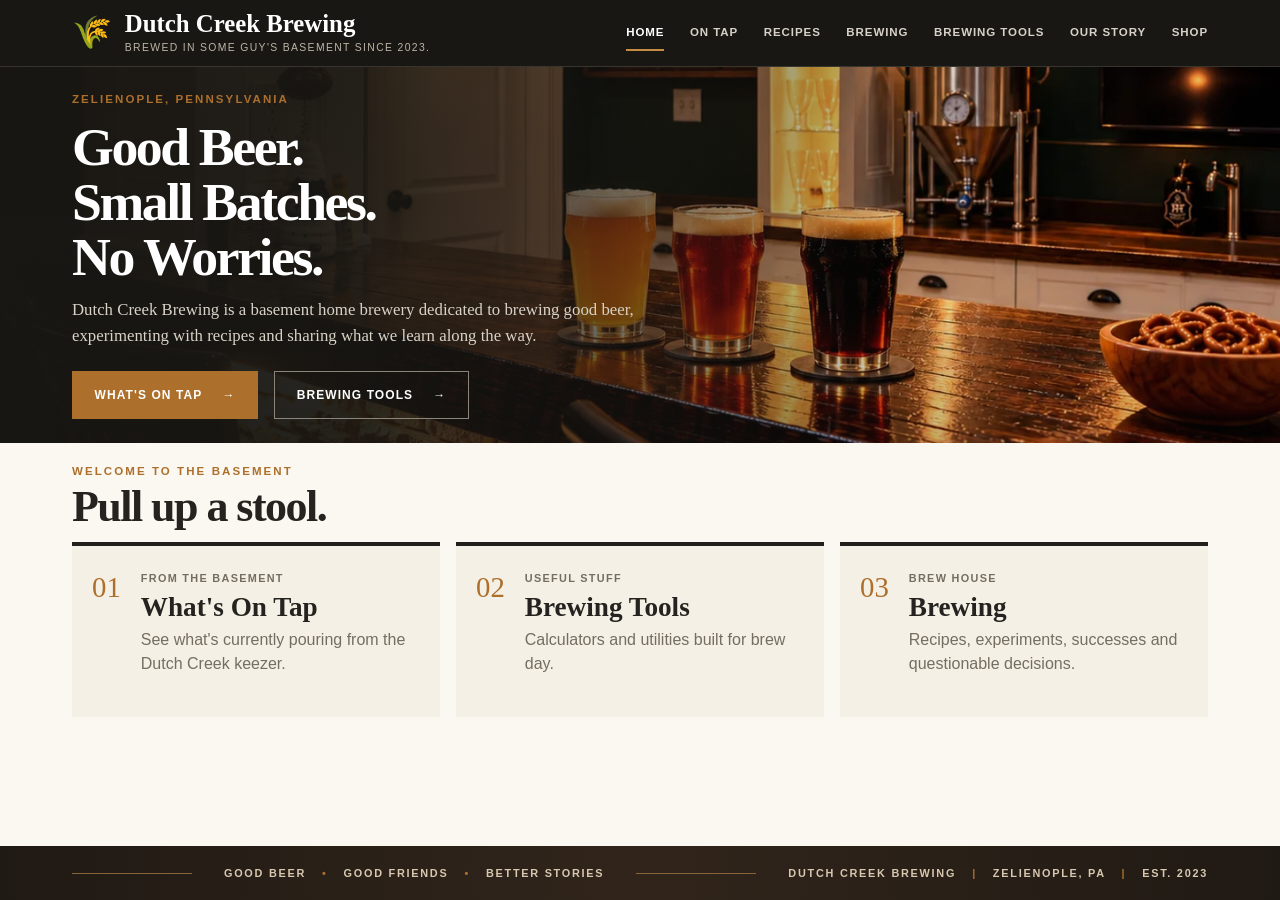
==== commit 97532e3a: "Dutch Creek Brewing V3 changes" ====
--- a/index.html
+++ b/index.html
@@ -90,9 +90,7 @@
                 Brewing Tools
             </a>
 
-            <a href="#"
-               class="nav-link"
-               data-panel="our-story">
+            <a href="our-story.html">
                 Our Story
             </a>
 
@@ -383,7 +381,7 @@
                     </span>
 
                     <span>
-                        Fermenting
+                        ABV 3.94%
                     </span>
 
                 </div>
--- a/css/dutchcreek.css
+++ b/css/dutchcreek.css
@@ -295,10 +295,17 @@
     background:
         linear-gradient(
             90deg,
-            #1d1b17 0%,
-            #25221d 48%,
-            #332f29 100%
-        );
+            rgba(24, 23, 19, .98) 0%,
+            rgba(24, 23, 19, .92) 28%,
+            rgba(24, 23, 19, .55) 52%,
+            rgba(24, 23, 19, .08) 72%,
+            rgba(24, 23, 19, 0) 100%
+        ),
+        url("../images/dcb-basement-bar.webp");
+
+    background-size: cover;
+    background-position: center 52%;
+    background-repeat: no-repeat;
 
     color: white;
 }
@@ -312,9 +319,10 @@
 
     background:
         linear-gradient(
-            90deg,
-            rgba(15, 14, 12, .25),
-            rgba(15, 14, 12, 0)
+            180deg,
+            rgba(15, 14, 12, .08) 0%,
+            rgba(15, 14, 12, 0) 60%,
+            rgba(15, 14, 12, .18) 100%
         );
 }
 
@@ -1109,6 +1117,18 @@
 
 @media (max-width: 600px) {
 
+    .hero {
+        background-position: 58% center;
+    }
+
+    .hero::before {
+        content: "";
+        position: absolute;
+        inset: 0;
+        background: rgba(18, 17, 14, .28);
+        pointer-events: none;
+    }
+
     .header-inner,
     .hero-inner,
     .content-panel {
@@ -1961,4 +1981,374 @@
         font-size: .78rem;
         line-height: 1.2;
     }
+}
+
+/* =========================================================
+   OUR STORY
+   ========================================================= */
+
+.story-page {
+    background: var(--cream);
+}
+
+
+/* ---------------------------------------------------------
+   Story Hero
+   --------------------------------------------------------- */
+
+.story-hero {
+    padding: 3rem 2rem 3.25rem;
+
+    background:
+        linear-gradient(
+            90deg,
+            #171612 0%,
+            #211f1a 55%,
+            #2a2823 100%
+        );
+
+    color: var(--cream);
+}
+
+.story-hero-inner {
+    width: min(1110px, 100%);
+    margin: 0 auto;
+}
+
+
+/* Section label */
+
+.story-kicker {
+    margin: 0 0 .65rem;
+
+    color: var(--copper);
+
+    font-size: .8rem;
+    font-weight: 900;
+
+    letter-spacing: .15em;
+    text-transform: uppercase;
+}
+
+
+/* Main heading */
+
+.story-hero h1 {
+    max-width: 900px;
+
+    margin: 0;
+
+    color: var(--cream);
+
+    font-size: clamp(3rem, 5vw, 5rem);
+    font-weight: 900;
+    line-height: .92;
+
+    letter-spacing: -.04em;
+    text-transform: uppercase;
+}
+
+
+/* Intro */
+
+.story-intro {
+    max-width: 690px;
+
+    margin: 1.25rem 0 0;
+
+    color: rgba(255, 255, 255, .82);
+
+    font-size: 1.05rem;
+    line-height: 1.55;
+}
+
+
+/* ---------------------------------------------------------
+   Story Content
+   --------------------------------------------------------- */
+
+.story-content {
+    padding: 5rem 2rem;
+}
+
+.story-container {
+    width: min(1000px, 100%);
+    margin: 0 auto;
+}
+
+
+/* ---------------------------------------------------------
+   Chapters
+   --------------------------------------------------------- */
+
+.story-chapter {
+    display: grid;
+
+    grid-template-columns: 110px minmax(0, 1fr);
+
+    gap: 2.5rem;
+
+    padding: 4rem 0;
+
+    border-bottom: 1px solid var(--border);
+}
+
+.story-chapter:first-child {
+    padding-top: 0;
+}
+
+.story-number {
+    color: var(--copper);
+
+    font-size: 3.75rem;
+    font-weight: 900;
+    line-height: .85;
+
+    letter-spacing: -.06em;
+}
+
+.story-copy {
+    max-width: 720px;
+}
+
+.story-copy .eyebrow {
+    margin: 0 0 .65rem;
+
+    color: var(--copper);
+
+    font-size: .75rem;
+    font-weight: 800;
+
+    letter-spacing: .14em;
+}
+
+.story-copy h2 {
+    margin: 0 0 1.5rem;
+
+    color: var(--ink);
+
+    font-size: clamp(2rem, 4vw, 3.25rem);
+    line-height: .95;
+
+    letter-spacing: -.035em;
+    text-transform: uppercase;
+}
+
+.story-copy p {
+    margin: 0 0 1.15rem;
+
+    color: var(--text);
+
+    font-size: 1.05rem;
+    line-height: 1.75;
+}
+
+.story-copy strong {
+    color: var(--ink);
+}
+
+.story-emphasis {
+    margin: 1.75rem 0 !important;
+
+    color: var(--ink) !important;
+
+    font-size: 1.25rem !important;
+    font-weight: 700;
+
+    line-height: 1.45 !important;
+}
+
+
+/* ---------------------------------------------------------
+   Pull Quote
+   --------------------------------------------------------- */
+
+.story-quote {
+    position: relative;
+
+    margin: 1rem 0 1rem 110px;
+    padding: 2.75rem 3rem;
+
+    overflow: hidden;
+
+    background: var(--ink);
+}
+
+.story-quote-mark {
+    position: absolute;
+
+    top: -.75rem;
+    left: 1.25rem;
+
+    color: var(--copper);
+
+    font-family: Georgia, serif;
+    font-size: 8rem;
+    line-height: 1;
+
+    opacity: .45;
+}
+
+.story-quote blockquote {
+    position: relative;
+
+    max-width: 700px;
+
+    margin: 0;
+
+    color: var(--cream);
+
+    font-size: clamp(1.4rem, 3vw, 2rem);
+    font-weight: 700;
+    line-height: 1.35;
+}
+
+
+/* ---------------------------------------------------------
+   Brew Day Feature
+   --------------------------------------------------------- */
+
+.story-chapter-feature {
+    margin-top: 3rem;
+}
+
+
+/* ---------------------------------------------------------
+   Lesson Card
+   --------------------------------------------------------- */
+
+.story-lesson {
+    display: grid;
+
+    grid-template-columns: 150px 1fr;
+
+    align-items: center;
+
+    gap: 1.5rem;
+
+    margin: 1rem 0 1rem 110px;
+    padding: 1.5rem 2rem;
+
+    background: var(--copper);
+    color: var(--ink);
+}
+
+.story-lesson-label {
+    font-size: .72rem;
+    font-weight: 900;
+
+    letter-spacing: .12em;
+}
+
+.story-lesson-text {
+    font-size: clamp(1.35rem, 3vw, 2rem);
+    font-weight: 900;
+    line-height: 1.05;
+
+    text-transform: uppercase;
+}
+
+
+/* ---------------------------------------------------------
+   Final Chapter
+   --------------------------------------------------------- */
+
+.story-final {
+    border-bottom: 0;
+}
+
+
+/* ---------------------------------------------------------
+   Closing Section
+   --------------------------------------------------------- */
+
+.story-closing {
+    padding: 5rem 2rem;
+
+    background: #e7dfd1;
+}
+
+.story-closing-inner {
+    width: min(1000px, 100%);
+    margin: 0 auto;
+
+    text-align: center;
+}
+
+.story-closing .eyebrow {
+    margin-bottom: .75rem;
+
+    color: var(--copper);
+
+    font-size: .75rem;
+    font-weight: 900;
+
+    letter-spacing: .16em;
+}
+
+.story-closing h2 {
+    margin: 0;
+
+    color: var(--ink);
+
+    font-size: clamp(3rem, 7vw, 6rem);
+    line-height: .88;
+
+    letter-spacing: -.045em;
+    text-transform: uppercase;
+}
+
+.story-closing p {
+    margin: 1.5rem 0 2rem;
+
+    color: var(--muted);
+
+    font-size: 1rem;
+}
+
+
+/* ---------------------------------------------------------
+   Responsive
+   --------------------------------------------------------- */
+
+@media (max-width: 760px) {
+
+    .story-hero {
+        padding: 3.5rem 1.25rem 3rem;
+    }
+
+    .story-content {
+        padding: 3rem 1.25rem;
+    }
+
+    .story-chapter {
+        grid-template-columns: 1fr;
+
+        gap: 1.25rem;
+
+        padding: 3rem 0;
+    }
+
+    .story-number {
+        font-size: 2.5rem;
+    }
+
+    .story-quote {
+        margin: 1rem 0;
+        padding: 2.5rem 1.5rem;
+    }
+
+    .story-lesson {
+        grid-template-columns: 1fr;
+
+        gap: .5rem;
+
+        margin: 1rem 0;
+        padding: 1.5rem;
+    }
+
+    .story-closing {
+        padding: 4rem 1.25rem;
+    }
+
 }
